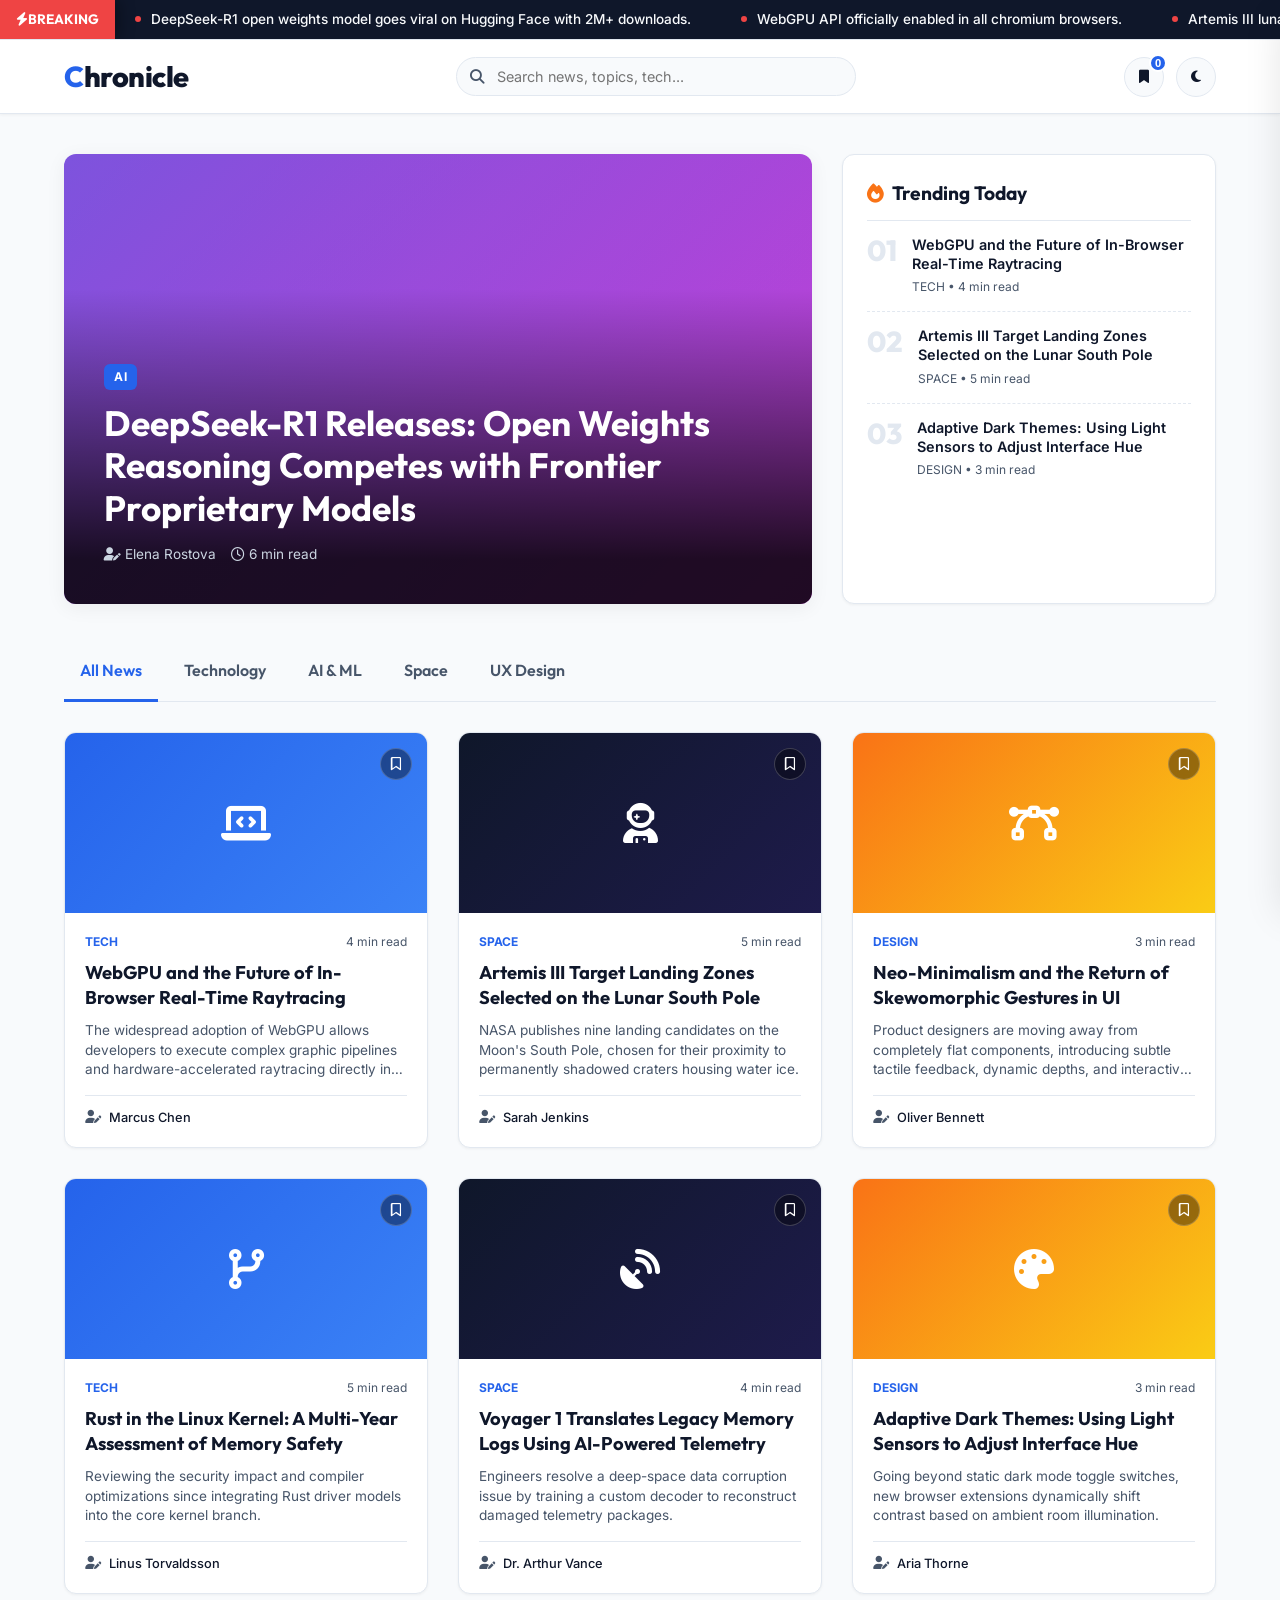
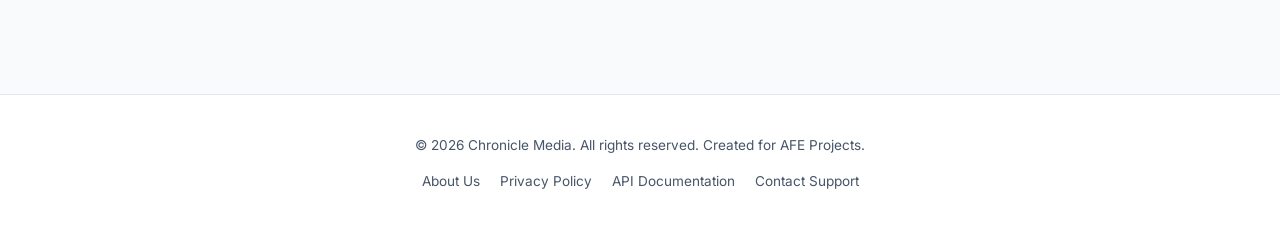
==== news/index.html @ f13aa492 "Initial commit of AFE projects: Portfolio, News Portal, HF Report, and Git Guide" ====
<!DOCTYPE html>
<html lang="en">
<head>
  <meta charset="UTF-8">
  <meta name="viewport" content="width=device-width, initial-scale=1.0">
  <title>Chronicle | Modern Tech & Science News Portal</title>
  <meta name="description" content="Chronicle is a modern tech and science news portal featuring real-time search, bookmarks, customizable themes, and live ticker updates.">
  <!-- Google Fonts -->
  <link rel="preconnect" href="https://fonts.googleapis.com">
  <link rel="preconnect" href="https://fonts.gstatic.com" crossorigin>
  <link href="https://fonts.googleapis.com/css2?family=Inter:wght@300;400;500;600;700&family=Outfit:wght@500;600;700;800&family=Fira+Code:wght@400;500&display=swap" rel="stylesheet">
  <!-- Icons -->
  <link rel="stylesheet" href="https://cdnjs.cloudflare.com/ajax/libs/font-awesome/6.4.0/css/all.min.css">
  <!-- Stylesheet -->
  <link rel="stylesheet" href="style.css">
</head>
<body class="theme-light">

  <!-- Live Simulation News Ticker Banner -->
  <div class="news-ticker">
    <div class="ticker-label"><i class="fa-solid fa-bolt"></i> Breaking</div>
    <div class="ticker-wrapper">
      <div id="ticker-content" class="ticker-content">
        <!-- Loaded dynamically via JS -->
      </div>
    </div>
  </div>

  <!-- Header -->
  <header id="news-header">
    <div class="container navbar">
      <a href="#" class="logo">
        <span class="logo-accent">C</span>hronicle
      </a>

      <!-- Search Bar -->
      <div class="search-box">
        <i class="fa-solid fa-magnifying-glass search-icon"></i>
        <input type="text" id="news-search" placeholder="Search news, topics, tech...">
      </div>

      <div class="header-actions">
        <!-- Bookmark Feed Button Toggle -->
        <button id="bookmark-toggle-btn" class="icon-btn" title="View Bookmarks" aria-label="Toggle Bookmarks">
          <i class="fa-solid fa-bookmark"></i>
          <span id="bookmark-count" class="badge-count">0</span>
        </button>

        <!-- Dark/Light Theme Button Toggle -->
        <button id="theme-toggle-btn" class="icon-btn" title="Toggle Light/Dark Mode" aria-label="Toggle Theme">
          <i class="fa-solid fa-moon"></i>
        </button>
      </div>
    </div>
  </header>

  <!-- News Dashboard Layout -->
  <main class="container main-layout">
    
    <!-- Top Row: Spotlight and Trending Stories -->
    <section class="spotlight-section">
      <div class="spotlight-grid">
        
        <!-- Hero Spotlight Card (Big featured story) -->
        <div id="hero-spotlight" class="spotlight-hero-card">
          <!-- Loaded dynamically via JS -->
        </div>

        <!-- Trending Sidebar -->
        <aside class="trending-sidebar">
          <h3 class="sidebar-title"><i class="fa-solid fa-fire text-orange"></i> Trending Today</h3>
          <div id="trending-list" class="trending-list">
            <!-- Loaded dynamically via JS -->
          </div>
        </aside>

      </div>
    </section>

    <!-- Main Section: Filters and Card Grid -->
    <section class="news-feed-section">
      <!-- Category Tabs Navigation -->
      <div class="feed-header">
        <div class="category-tabs">
          <button class="cat-tab active" data-category="all">All News</button>
          <button class="cat-tab" data-category="tech">Technology</button>
          <button class="cat-tab" data-category="ai">AI & ML</button>
          <button class="cat-tab" data-category="space">Space</button>
          <button class="cat-tab" data-category="design">UX Design</button>
        </div>
      </div>

      <!-- Main News Cards Grid -->
      <div id="news-grid" class="news-grid">
        <!-- Cards loaded dynamically via JS -->
      </div>
    </section>

  </main>

  <!-- Bookmarks Sidebar Overlay -->
  <div id="bookmarks-sidebar" class="bookmarks-sidebar">
    <div class="bookmarks-header">
      <h3><i class="fa-solid fa-bookmark"></i> Saved Stories</h3>
      <button id="bookmarks-close-btn" class="icon-btn" aria-label="Close"><i class="fa-solid fa-xmark"></i></button>
    </div>
    <div id="bookmarks-list" class="bookmarks-list">
      <!-- Bookmarked stories loaded dynamically -->
    </div>
  </div>

  <!-- Dynamic Article Detail Modal Overlay -->
  <div id="article-modal" class="modal-overlay">
    <div class="modal-card">
      <button id="modal-close-btn" class="modal-close-btn"><i class="fa-solid fa-xmark"></i></button>
      <div class="modal-image-wrapper">
        <div id="modal-img-placeholder" class="modal-img-placeholder">
          <!-- Styled CSS gradients loaded dynamically -->
        </div>
      </div>
      <div class="modal-content">
        <div class="modal-meta">
          <span id="modal-tag" class="modal-tag">Category</span>
          <span id="modal-read-time" class="modal-read-time">5 min read</span>
          <span id="modal-date" class="modal-date">Date</span>
        </div>
        <h2 id="modal-title" class="modal-title">Article Title</h2>
        <div class="modal-author-row">
          <div class="author-info">
            <div class="author-avatar"><i class="fa-solid fa-user-pen"></i></div>
            <div>
              <strong id="modal-author">Author Name</strong>
              <small>Chronicle Contributor</small>
            </div>
          </div>
          <button id="modal-bookmark-btn" class="btn btn-outline btn-sm"><i class="fa-regular fa-bookmark"></i> Save</button>
        </div>
        <div id="modal-body" class="modal-body">
          <!-- Article text goes here -->
        </div>
      </div>
    </div>
  </div>

  <!-- Footer -->
  <footer>
    <div class="container footer-content text-center">
      <p>&copy; 2026 Chronicle Media. All rights reserved. Created for AFE Projects.</p>
      <div class="footer-links">
        <a href="#">About Us</a>
        <a href="#">Privacy Policy</a>
        <a href="#">API Documentation</a>
        <a href="#">Contact Support</a>
      </div>
    </div>
  </footer>

  <script src="app.js"></script>
</body>
</html>
---- news/style.css ----
/* ==========================================================================
   DESIGN SYSTEM & THEME CONFIGURATION
   ========================================================================= */
:root {
  /* Fonts */
  --font-heading: 'Outfit', sans-serif;
  --font-body: 'Inter', sans-serif;
  --font-mono: 'Fira Code', monospace;

  /* Sizing */
  --radius-sm: 6px;
  --radius-md: 12px;
  --radius-lg: 20px;
  --radius-full: 9999px;

  /* Transitions */
  --transition-fast: 0.2s cubic-bezier(0.4, 0, 0.2, 1);
  --transition-normal: 0.3s cubic-bezier(0.4, 0, 0.2, 1);
  --transition-slow: 0.5s cubic-bezier(0.4, 0, 0.2, 1);

  /* Light Theme Colors (Default) */
  --bg-primary: #f8fafc;
  --bg-secondary: #ffffff;
  --border-color: #e2e8f0;
  --text-primary: #0f172a;
  --text-secondary: #475569;
  
  --color-accent: #2563eb; /* Cobalt Blue */
  --color-accent-rgb: 37, 99, 235;
  --color-accent-glow: rgba(37, 99, 235, 0.15);
  
  --shadow-sm: 0 1px 3px rgba(0,0,0,0.05);
  --shadow-md: 0 4px 20px rgba(0,0,0,0.06);
  --shadow-lg: 0 15px 35px rgba(0,0,0,0.1);
  
  --ticker-bg: #0f172a;
  --ticker-text: #f8fafc;
}

/* Dark Theme Overrides */
body.theme-dark {
  --bg-primary: #0b0f19;
  --bg-secondary: #131b2e;
  --border-color: #1e293b;
  --text-primary: #f8fafc;
  --text-secondary: #94a3b8;
  
  --color-accent: #3b82f6; /* Lighter Blue for contrast */
  --color-accent-rgb: 59, 130, 246;
  --color-accent-glow: rgba(59, 130, 246, 0.3);
  
  --shadow-sm: 0 1px 3px rgba(0,0,0,0.3);
  --shadow-md: 0 4px 20px rgba(0,0,0,0.4);
  --shadow-lg: 0 15px 35px rgba(0,0,0,0.5);

  --ticker-bg: #1e293b;
  --ticker-text: #f8fafc;
}

/* ==========================================================================
   RESET & LAYOUT
   ========================================================================== */
* {
  box-sizing: border-box;
  margin: 0;
  padding: 0;
}

body {
  font-family: var(--font-body);
  background-color: var(--bg-primary);
  color: var(--text-primary);
  line-height: 1.5;
  overflow-x: hidden;
  transition: background-color var(--transition-normal), color var(--transition-normal);
}

a {
  text-decoration: none;
  color: inherit;
}

.container {
  width: 90%;
  max-width: 1200px;
  margin: 0 auto;
}

.text-center { text-align: center; }
.hidden { display: none !important; }

/* Gradients for article placeholders (sexy look) */
.g-tech { background: linear-gradient(135deg, #2563eb, #3b82f6); }
.g-ai { background: linear-gradient(135deg, #8b5cf6, #d946ef); }
.g-space { background: linear-gradient(135deg, #0f172a, #1e1b4b); }
.g-design { background: linear-gradient(135deg, #f97316, #facc15); }

/* ==========================================================================
   BREAKING NEWS TICKER BANNER (RUNNING MARQUEE)
   ========================================================================== */
.news-ticker {
  background-color: var(--ticker-bg);
  color: var(--ticker-text);
  height: 40px;
  display: flex;
  align-items: center;
  font-size: 0.85rem;
  font-weight: 500;
  border-bottom: 1px solid var(--border-color);
  overflow: hidden;
  position: relative;
  z-index: 100;
}

.ticker-label {
  background-color: #ef4444;
  color: #fff;
  padding: 0 16px;
  height: 100%;
  display: flex;
  align-items: center;
  font-family: var(--font-heading);
  font-weight: 700;
  text-transform: uppercase;
  z-index: 10;
  box-shadow: 5px 0 15px rgba(0,0,0,0.3);
}

.ticker-wrapper {
  flex-grow: 1;
  overflow: hidden;
  display: flex;
  align-items: center;
}

.ticker-content {
  display: flex;
  white-space: nowrap;
  gap: 50px;
  padding-left: 20px;
  animation: marquee 25s infinite linear;
}

.ticker-item {
  display: inline-flex;
  align-items: center;
  gap: 10px;
}

.ticker-dot {
  width: 6px;
  height: 6px;
  background-color: #ef4444;
  border-radius: var(--radius-full);
}

@keyframes marquee {
  0% { transform: translate3d(0, 0, 0); }
  100% { transform: translate3d(-50%, 0, 0); }
}

/* ==========================================================================
   HEADER
   ========================================================================== */
#news-header {
  background-color: var(--bg-secondary);
  border-bottom: 1px solid var(--border-color);
  padding: 15px 0;
  position: sticky;
  top: 0;
  z-index: 90;
  box-shadow: var(--shadow-sm);
  transition: background-color var(--transition-normal);
}

.navbar {
  display: flex;
  align-items: center;
  justify-content: space-between;
  gap: 20px;
}

.logo {
  font-family: var(--font-heading);
  font-weight: 800;
  font-size: 1.8rem;
  letter-spacing: -0.5px;
}

.logo-accent {
  color: var(--color-accent);
}

/* Search bar styling */
.search-box {
  position: relative;
  width: 40%;
  max-width: 400px;
}

.search-icon {
  position: absolute;
  left: 14px;
  top: 50%;
  transform: translateY(-50%);
  color: var(--text-secondary);
  font-size: 0.9rem;
}

#news-search {
  width: 100%;
  background-color: var(--bg-primary);
  border: 1px solid var(--border-color);
  color: var(--text-primary);
  border-radius: var(--radius-full);
  padding: 10px 15px 10px 40px;
  font-family: var(--font-body);
  font-size: 0.9rem;
  outline: none;
  transition: all var(--transition-fast);
}

#news-search:focus {
  border-color: var(--color-accent);
  background-color: var(--bg-secondary);
  box-shadow: 0 0 0 3px var(--color-accent-glow);
}

/* Header buttons group */
.header-actions {
  display: flex;
  align-items: center;
  gap: 12px;
}

.icon-btn {
  background: var(--bg-primary);
  border: 1px solid var(--border-color);
  color: var(--text-primary);
  width: 40px;
  height: 40px;
  border-radius: var(--radius-full);
  display: flex;
  align-items: center;
  justify-content: center;
  cursor: pointer;
  position: relative;
  transition: all var(--transition-fast);
}

.icon-btn:hover {
  background-color: var(--border-color);
  border-color: var(--text-secondary);
}

.badge-count {
  position: absolute;
  top: -4px;
  right: -4px;
  background-color: var(--color-accent);
  color: #fff;
  font-size: 0.7rem;
  font-weight: 700;
  width: 18px;
  height: 18px;
  border-radius: var(--radius-full);
  display: flex;
  align-items: center;
  justify-content: center;
  border: 2px solid var(--bg-secondary);
}

/* ==========================================================================
   BUTTONS
   ========================================================================== */
.btn {
  display: inline-flex;
  align-items: center;
  gap: 8px;
  padding: 8px 18px;
  border-radius: var(--radius-full);
  font-family: var(--font-heading);
  font-weight: 600;
  font-size: 0.85rem;
  cursor: pointer;
  transition: all var(--transition-fast);
}

.btn-outline {
  background: transparent;
  color: var(--text-primary);
  border: 1px solid var(--border-color);
}

.btn-outline:hover {
  background-color: var(--border-color);
  border-color: var(--text-primary);
}

.btn-sm {
  padding: 6px 12px;
  font-size: 0.8rem;
}

/* ==========================================================================
   NEWS LAYOUT SYSTEM
   ========================================================================== */
.main-layout {
  padding: 40px 0;
}

/* Spotlight layout grid */
.spotlight-section {
  margin-bottom: 50px;
}

.spotlight-grid {
  display: grid;
  grid-template-columns: 2fr 1fr;
  gap: 30px;
}

/* Hero card styling */
.spotlight-hero-card {
  position: relative;
  height: 450px;
  border-radius: var(--radius-md);
  overflow: hidden;
  display: flex;
  align-items: flex-end;
  color: #fff;
  cursor: pointer;
  box-shadow: var(--shadow-md);
}

.hero-overlay {
  position: absolute;
  top: 0;
  left: 0;
  width: 100%;
  height: 100%;
  background: linear-gradient(180deg, rgba(0,0,0,0.1) 30%, rgba(0,0,0,0.85) 90%);
  z-index: 1;
}

.hero-bg {
  position: absolute;
  width: 100%;
  height: 100%;
  top: 0;
  left: 0;
  z-index: 0;
  transition: transform var(--transition-slow);
}

.spotlight-hero-card:hover .hero-bg {
  transform: scale(1.03);
}

.hero-content {
  position: relative;
  z-index: 2;
  padding: 40px;
  max-width: 800px;
}

.card-tag {
  background-color: var(--color-accent);
  color: #fff;
  font-size: 0.75rem;
  font-weight: 700;
  text-transform: uppercase;
  letter-spacing: 0.5px;
  padding: 4px 10px;
  border-radius: var(--radius-sm);
  display: inline-block;
  margin-bottom: 12px;
}

.hero-content h2 {
  font-family: var(--font-heading);
  font-size: 2.2rem;
  font-weight: 700;
  line-height: 1.2;
  margin-bottom: 15px;
}

.hero-meta {
  display: flex;
  gap: 15px;
  font-size: 0.85rem;
  color: #cbd5e1;
}

/* Trending Sidebar layout */
.trending-sidebar {
  background-color: var(--bg-secondary);
  border: 1px solid var(--border-color);
  border-radius: var(--radius-md);
  padding: 24px;
  box-shadow: var(--shadow-sm);
  display: flex;
  flex-direction: column;
  height: 450px;
  overflow-y: auto;
}

.sidebar-title {
  font-family: var(--font-heading);
  font-size: 1.2rem;
  font-weight: 700;
  border-bottom: 1px solid var(--border-color);
  padding-bottom: 12px;
  margin-bottom: 15px;
  display: flex;
  align-items: center;
  gap: 8px;
}

.text-orange { color: #f97316; }

.trending-list {
  display: flex;
  flex-direction: column;
  gap: 15px;
}

.trending-item {
  display: flex;
  gap: 15px;
  cursor: pointer;
  padding-bottom: 15px;
  border-bottom: 1px dashed var(--border-color);
  transition: transform var(--transition-fast);
}

.trending-item:last-child {
  border-bottom: none;
  padding-bottom: 0;
}

.trending-item:hover {
  transform: translateX(4px);
}

.trend-number {
  font-family: var(--font-heading);
  font-size: 1.8rem;
  font-weight: 800;
  color: var(--border-color);
  line-height: 1;
}

.trending-item:hover .trend-number {
  color: var(--color-accent);
}

.trend-info h4 {
  font-size: 0.9rem;
  font-weight: 600;
  line-height: 1.3;
  margin-bottom: 5px;
}

.trend-meta {
  font-size: 0.75rem;
  color: var(--text-secondary);
}

/* Main news card feed layout */
.news-feed-section {
  margin-top: 40px;
}

.feed-header {
  border-bottom: 1px solid var(--border-color);
  padding-bottom: 15px;
  margin-bottom: 30px;
}

.category-tabs {
  display: flex;
  gap: 10px;
}

.cat-tab {
  background: transparent;
  border: none;
  font-family: var(--font-heading);
  font-weight: 600;
  font-size: 1rem;
  color: var(--text-secondary);
  padding: 6px 16px;
  cursor: pointer;
  position: relative;
  transition: color var(--transition-fast);
}

.cat-tab:hover, .cat-tab.active {
  color: var(--color-accent);
}

.cat-tab::after {
  content: '';
  position: absolute;
  bottom: -16px;
  left: 0;
  width: 0;
  height: 3px;
  background-color: var(--color-accent);
  transition: width var(--transition-fast);
}

.cat-tab.active::after {
  width: 100%;
}

/* Card grids */
.news-grid {
  display: grid;
  grid-template-columns: repeat(3, 1fr);
  gap: 30px;
}

.news-card {
  background-color: var(--bg-secondary);
  border: 1px solid var(--border-color);
  border-radius: var(--radius-md);
  overflow: hidden;
  box-shadow: var(--shadow-sm);
  display: flex;
  flex-direction: column;
  height: 100%;
  cursor: pointer;
  transition: transform var(--transition-fast), box-shadow var(--transition-fast), border-color var(--transition-fast);
}

.news-card:hover {
  transform: translateY(-5px);
  box-shadow: var(--shadow-md);
  border-color: rgba(var(--color-accent-rgb), 0.3);
}

.card-image-wrapper {
  position: relative;
  height: 180px;
  overflow: hidden;
}

.card-image-placeholder {
  width: 100%;
  height: 100%;
  display: flex;
  align-items: center;
  justify-content: center;
  font-size: 2.5rem;
  color: #fff;
  transition: transform var(--transition-slow);
}

.news-card:hover .card-image-placeholder {
  transform: scale(1.05);
}

.card-bookmark-btn {
  position: absolute;
  top: 15px;
  right: 15px;
  background-color: rgba(0, 0, 0, 0.4);
  backdrop-filter: blur(5px);
  -webkit-backdrop-filter: blur(5px);
  border: 1px solid rgba(255,255,255,0.2);
  color: #fff;
  width: 32px;
  height: 32px;
  border-radius: var(--radius-full);
  display: flex;
  align-items: center;
  justify-content: center;
  cursor: pointer;
  z-index: 10;
  transition: all var(--transition-fast);
}

.card-bookmark-btn:hover {
  background-color: var(--color-accent);
  border-color: var(--color-accent);
  transform: scale(1.1);
}

.card-bookmark-btn.active {
  background-color: var(--color-accent);
  border-color: var(--color-accent);
  color: #fff;
}

.card-info {
  padding: 20px;
  display: flex;
  flex-direction: column;
  flex-grow: 1;
}

.card-meta {
  display: flex;
  justify-content: space-between;
  font-size: 0.75rem;
  color: var(--text-secondary);
  margin-bottom: 10px;
}

.card-info h3 {
  font-family: var(--font-heading);
  font-size: 1.15rem;
  font-weight: 700;
  line-height: 1.35;
  margin-bottom: 10px;
  /* limit to 2 lines */
  display: -webkit-box;
  -webkit-line-clamp: 2;
  -webkit-box-orient: vertical;
  overflow: hidden;
}

.card-info p {
  color: var(--text-secondary);
  font-size: 0.85rem;
  line-height: 1.45;
  margin-bottom: 15px;
  flex-grow: 1;
  /* limit to 3 lines */
  display: -webkit-box;
  -webkit-line-clamp: 3;
  -webkit-box-orient: vertical;
  overflow: hidden;
}

.card-author {
  font-size: 0.8rem;
  font-weight: 500;
  color: var(--text-primary);
  border-top: 1px solid var(--border-color);
  padding-top: 12px;
  display: flex;
  align-items: center;
  gap: 8px;
}

.card-author i {
  color: var(--text-secondary);
}

/* ==========================================================================
   BOOKMARKS SIDEBAR OVERLAY
   ========================================================================== */
.bookmarks-sidebar {
  position: fixed;
  top: 0;
  right: -350px;
  width: 350px;
  height: 100vh;
  background-color: var(--bg-secondary);
  border-left: 1px solid var(--border-color);
  z-index: 200;
  padding: 30px 20px;
  box-shadow: var(--shadow-lg);
  display: flex;
  flex-direction: column;
  transition: right var(--transition-normal) cubic-bezier(0.4, 0, 0.2, 1);
}

.bookmarks-sidebar.open {
  right: 0;
}

.bookmarks-header {
  display: flex;
  align-items: center;
  justify-content: space-between;
  border-bottom: 1px solid var(--border-color);
  padding-bottom: 15px;
  margin-bottom: 20px;
}

.bookmarks-header h3 {
  font-family: var(--font-heading);
  font-size: 1.25rem;
  display: flex;
  align-items: center;
  gap: 8px;
}

.bookmarks-list {
  flex-grow: 1;
  overflow-y: auto;
  display: flex;
  flex-direction: column;
  gap: 15px;
}

.bookmark-item {
  display: flex;
  align-items: center;
  gap: 12px;
  padding: 10px;
  border: 1px solid var(--border-color);
  border-radius: var(--radius-sm);
  cursor: pointer;
  transition: border-color var(--transition-fast);
}

.bookmark-item:hover {
  border-color: var(--color-accent);
}

.bookmark-thumb {
  width: 50px;
  height: 50px;
  border-radius: var(--radius-sm);
  display: flex;
  align-items: center;
  justify-content: center;
  font-size: 1.2rem;
  color: #fff;
  flex-shrink: 0;
}

.bookmark-details {
  flex-grow: 1;
  min-width: 0;
}

.bookmark-details h4 {
  font-size: 0.85rem;
  font-weight: 600;
  line-height: 1.2;
  margin-bottom: 4px;
  white-space: nowrap;
  overflow: hidden;
  text-overflow: ellipsis;
}

.bookmark-details span {
  font-size: 0.75rem;
  color: var(--text-secondary);
}

.bookmark-delete-btn {
  background: transparent;
  border: none;
  color: var(--text-secondary);
  cursor: pointer;
  padding: 5px;
}

.bookmark-delete-btn:hover {
  color: #ef4444;
}

/* ==========================================================================
   DYNAMIC ARTICLE DETAIL MODAL
   ========================================================================== */
.modal-overlay {
  position: fixed;
  top: 0;
  left: 0;
  width: 100vw;
  height: 100vh;
  background-color: rgba(9, 15, 25, 0.6);
  backdrop-filter: blur(8px);
  -webkit-backdrop-filter: blur(8px);
  z-index: 500;
  display: flex;
  align-items: center;
  justify-content: center;
  opacity: 0;
  pointer-events: none;
  transition: opacity var(--transition-normal);
}

.modal-overlay.open {
  opacity: 1;
  pointer-events: all;
}

.modal-card {
  background-color: var(--bg-secondary);
  border: 1px solid var(--border-color);
  width: 90%;
  max-width: 800px;
  max-height: 85vh;
  border-radius: var(--radius-lg);
  overflow-y: auto;
  position: relative;
  box-shadow: var(--shadow-lg);
  transform: translateY(30px) scale(0.95);
  transition: transform var(--transition-normal);
}

.modal-overlay.open .modal-card {
  transform: translateY(0) scale(1);
}

.modal-close-btn {
  position: absolute;
  top: 15px;
  right: 15px;
  background-color: rgba(0, 0, 0, 0.4);
  backdrop-filter: blur(5px);
  -webkit-backdrop-filter: blur(5px);
  border: 1px solid rgba(255,255,255,0.2);
  color: #fff;
  width: 36px;
  height: 36px;
  border-radius: var(--radius-full);
  display: flex;
  align-items: center;
  justify-content: center;
  cursor: pointer;
  z-index: 20;
  transition: all var(--transition-fast);
}

.modal-close-btn:hover {
  background-color: #ef4444;
  border-color: #ef4444;
  transform: scale(1.05);
}

.modal-image-wrapper {
  height: 250px;
  width: 100%;
}

.modal-img-placeholder {
  width: 100%;
  height: 100%;
  display: flex;
  align-items: center;
  justify-content: center;
  font-size: 4rem;
  color: #fff;
}

.modal-content {
  padding: 40px;
}

.modal-meta {
  display: flex;
  align-items: center;
  gap: 15px;
  font-size: 0.8rem;
  color: var(--text-secondary);
  margin-bottom: 15px;
}

.modal-tag {
  background-color: var(--border-color);
  color: var(--text-primary);
  font-weight: 700;
  text-transform: uppercase;
  padding: 3px 8px;
  border-radius: 4px;
}

.modal-title {
  font-family: var(--font-heading);
  font-size: 2rem;
  font-weight: 700;
  line-height: 1.25;
  margin-bottom: 25px;
}

.modal-author-row {
  display: flex;
  align-items: center;
  justify-content: space-between;
  border-bottom: 1px solid var(--border-color);
  padding-bottom: 20px;
  margin-bottom: 25px;
}

.author-info {
  display: flex;
  align-items: center;
  gap: 12px;
}

.author-avatar {
  background: var(--border-color);
  width: 40px;
  height: 40px;
  border-radius: var(--radius-full);
  display: flex;
  align-items: center;
  justify-content: center;
  font-size: 1.1rem;
  color: var(--text-secondary);
}

.author-info strong {
  display: block;
  font-size: 0.9rem;
}

.author-info small {
  color: var(--text-secondary);
  font-size: 0.75rem;
}

.modal-body {
  font-size: 1.05rem;
  line-height: 1.65;
  color: var(--text-primary);
}

.modal-body p {
  margin-bottom: 20px;
}

.modal-body p:first-of-type {
  font-size: 1.2rem;
  font-weight: 500;
  line-height: 1.55;
  color: var(--text-primary);
}

/* ==========================================================================
   FOOTER
   ========================================================================== */
footer {
  background-color: var(--bg-secondary);
  border-top: 1px solid var(--border-color);
  padding: 40px 0;
  margin-top: 60px;
  transition: background-color var(--transition-normal);
}

.footer-content {
  display: flex;
  flex-direction: column;
  align-items: center;
  gap: 15px;
}

.footer-content p {
  color: var(--text-secondary);
  font-size: 0.85rem;
}

.footer-links {
  display: flex;
  gap: 20px;
  font-size: 0.85rem;
  color: var(--text-secondary);
}

.footer-links a:hover {
  color: var(--color-accent);
}

/* ==========================================================================
   MEDIA QUERIES (RESPONSIVE)
   ========================================================================== */
@media (max-width: 992px) {
  .spotlight-grid {
    grid-template-columns: 1fr;
  }
  
  .trending-sidebar {
    height: auto;
    max-height: 350px;
  }
  
  .news-grid {
    grid-template-columns: 1fr 1fr;
  }
}

@media (max-width: 768px) {
  #news-header {
    padding: 10px 0;
  }
  
  .navbar {
    flex-wrap: wrap;
  }
  
  .search-box {
    width: 100%;
    order: 3;
    max-width: none;
  }
  
  .hero-content {
    padding: 20px;
  }
  
  .hero-content h2 {
    font-size: 1.6rem;
  }
  
  .news-grid {
    grid-template-columns: 1fr;
  }
  
  .modal-content {
    padding: 20px;
  }
  
  .modal-title {
    font-size: 1.5rem;
  }
  
  .bookmarks-sidebar {
    width: 100vw;
    right: -100vw;
  }
}
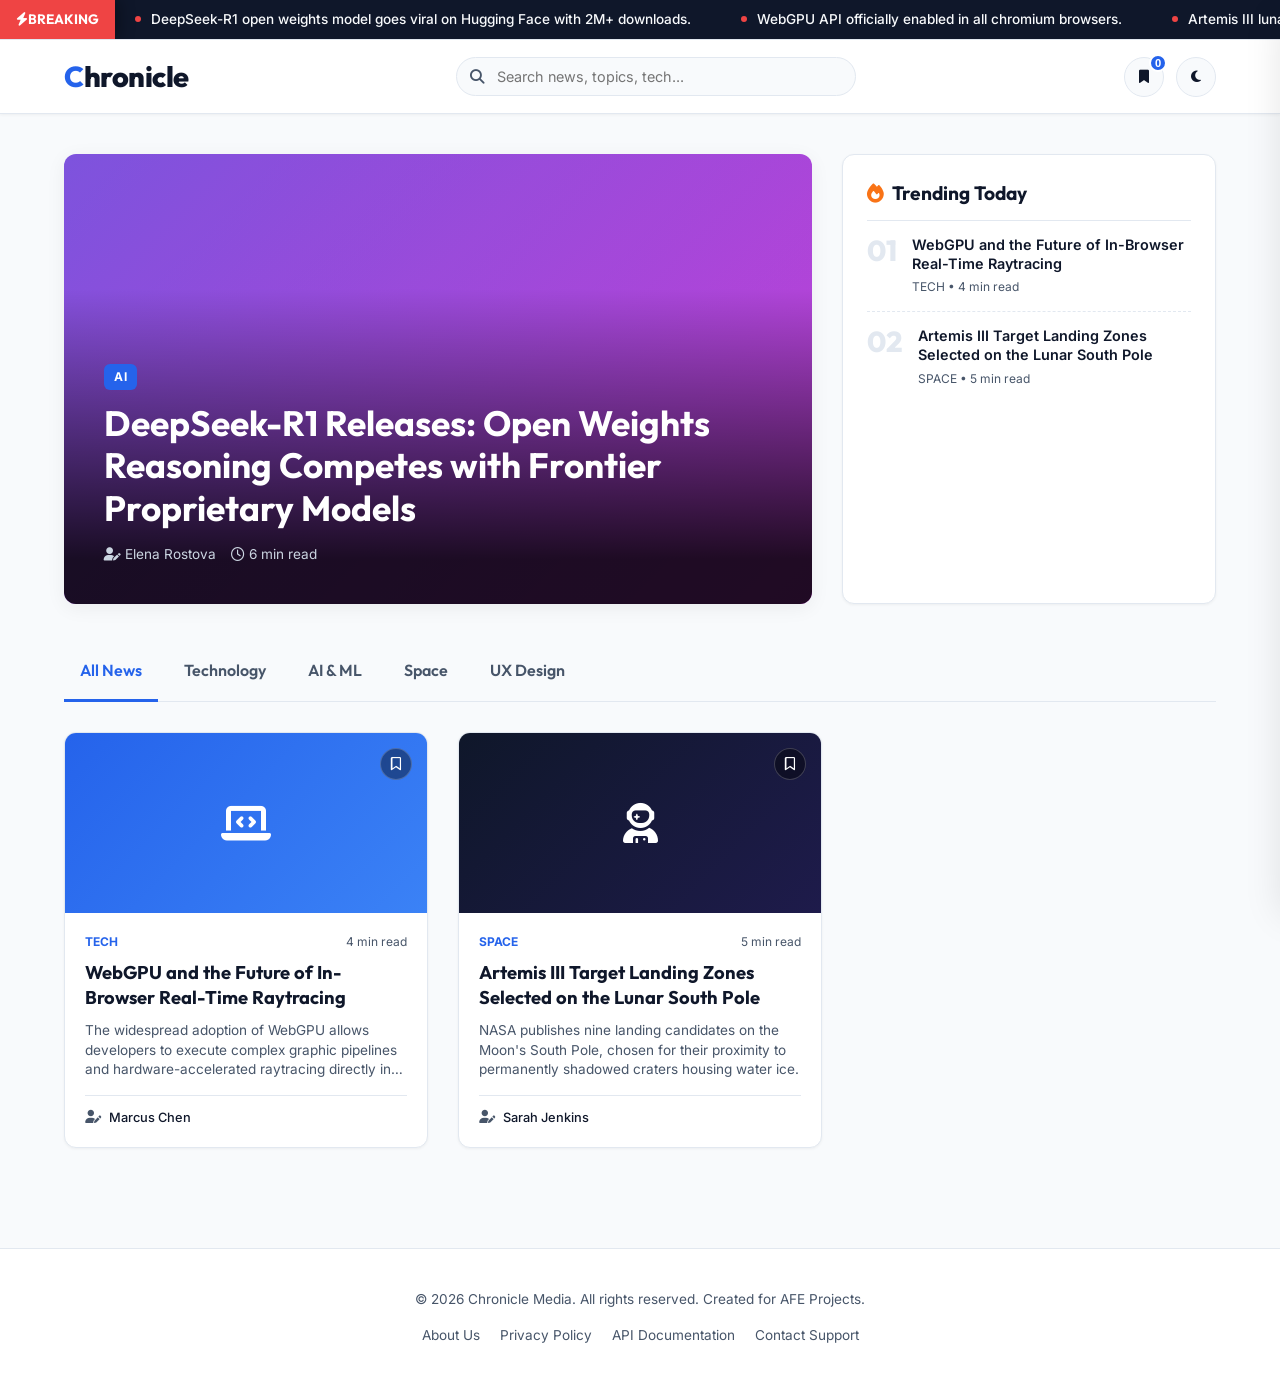
==== commit 905e8ef5: "Force reload app.js by adding cache buster v=2.0" ====
--- a/news/index.html
+++ b/news/index.html
@@ -155,6 +155,6 @@
     </div>
   </footer>
 
-  <script src="app.js"></script>
+  <script src="app.js?v=2.0"></script>
 </body>
 </html>
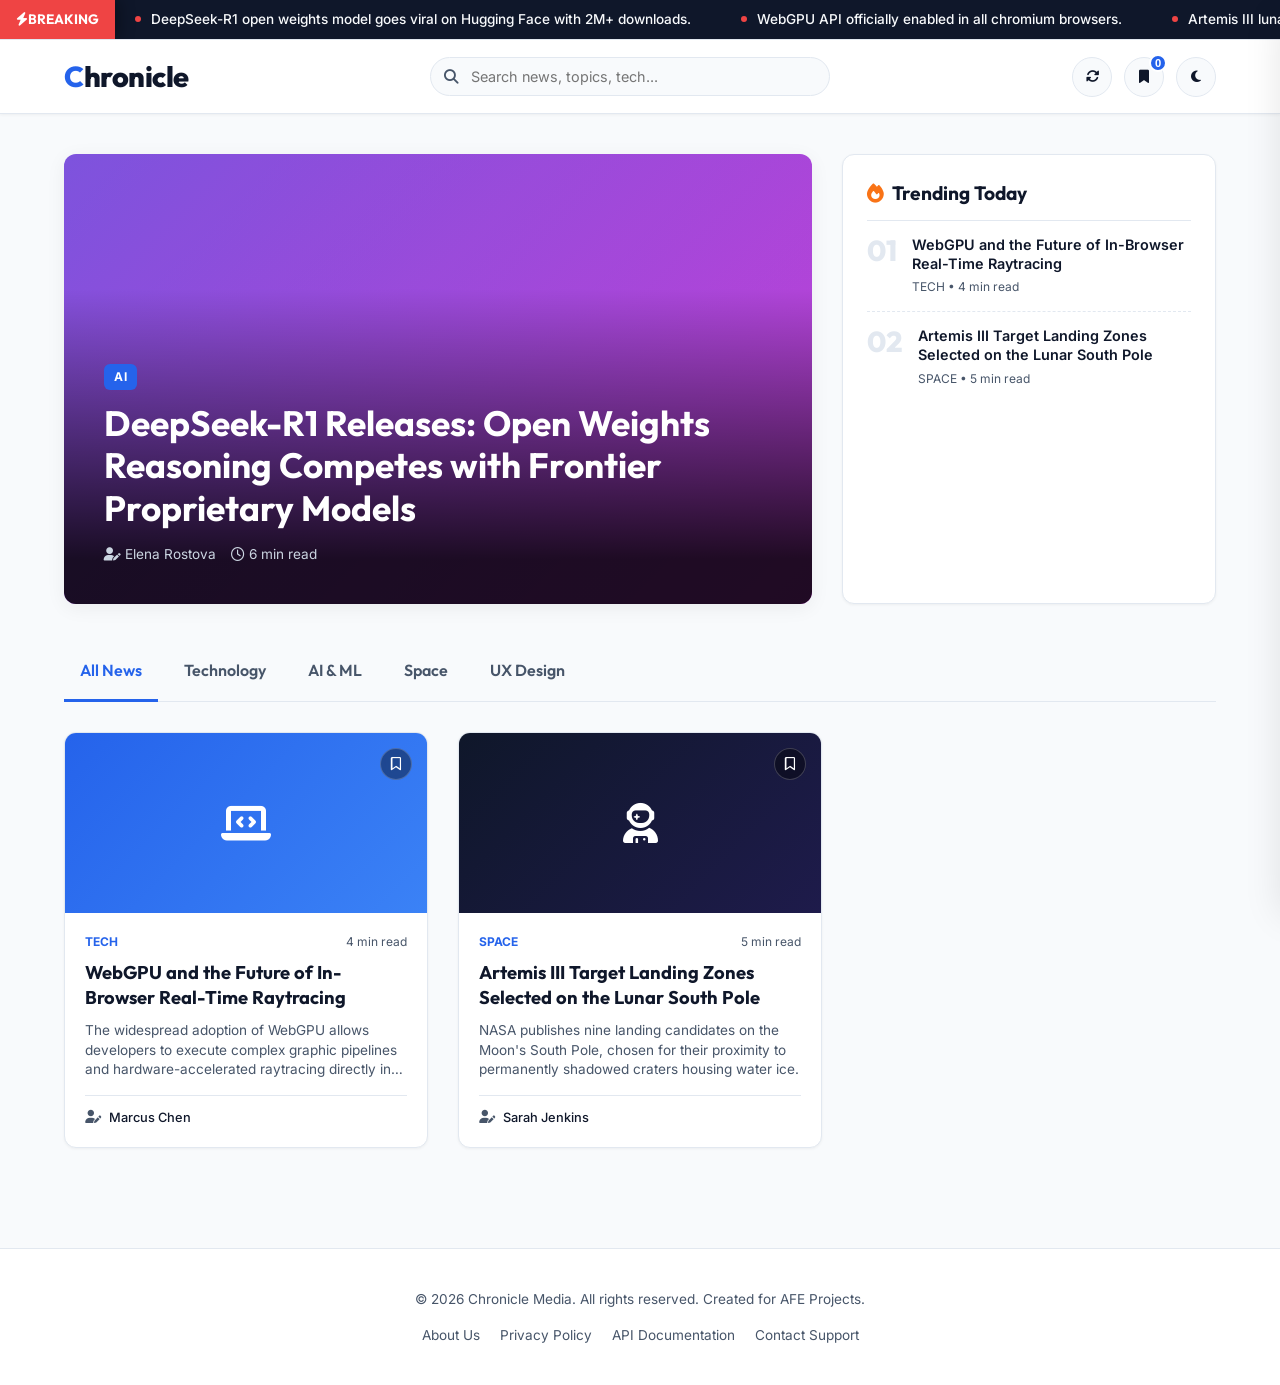
==== commit 6bd18ef2: "Add live refresh button with spin animation and green success flash" ====
--- a/news/index.html
+++ b/news/index.html
@@ -40,6 +40,11 @@
       </div>
 
       <div class="header-actions">
+        <!-- Live Refresh Button -->
+        <button id="refresh-news-btn" class="icon-btn" title="Refresh Live News" aria-label="Refresh News">
+          <i class="fa-solid fa-rotate"></i>
+        </button>
+
         <!-- Bookmark Feed Button Toggle -->
         <button id="bookmark-toggle-btn" class="icon-btn" title="View Bookmarks" aria-label="Toggle Bookmarks">
           <i class="fa-solid fa-bookmark"></i>
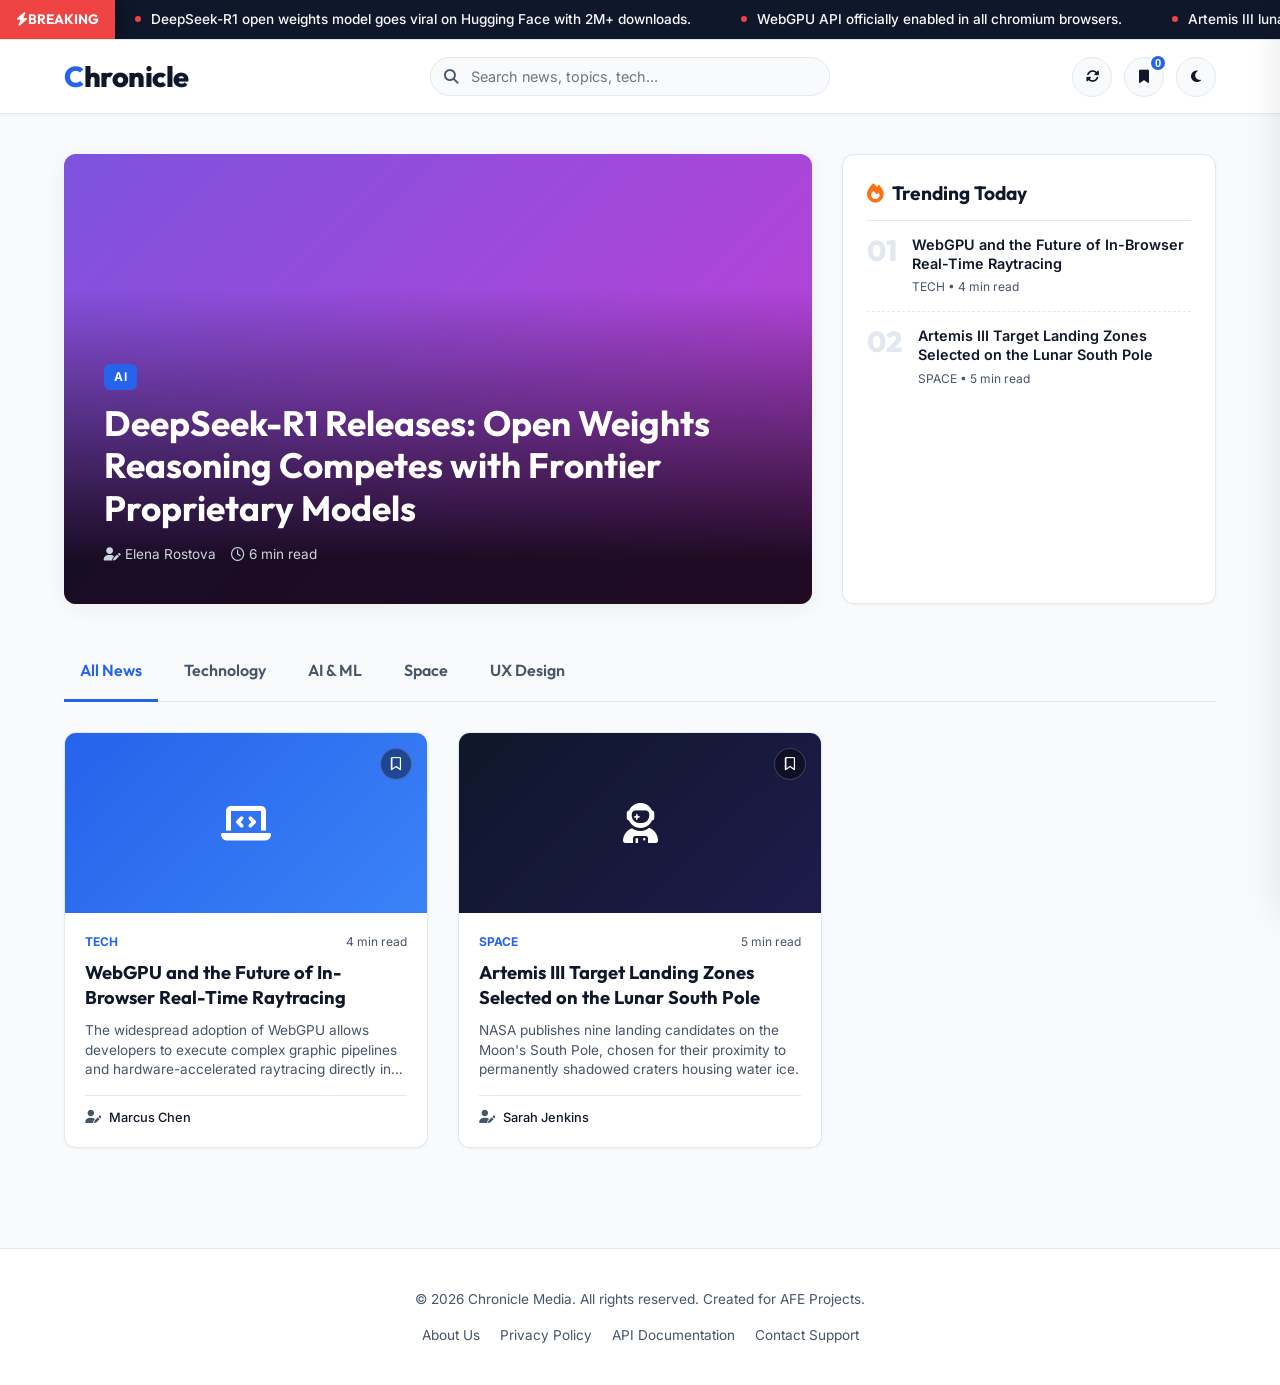
==== commit e51ee595: "Fix news site stuck loading spinner by loading fallback instantly and background fetching" ====
--- a/news/index.html
+++ b/news/index.html
@@ -160,6 +160,6 @@
     </div>
   </footer>
 
-  <script src="app.js?v=2.0"></script>
+  <script src="app.js?v=5.0"></script>
 </body>
 </html>
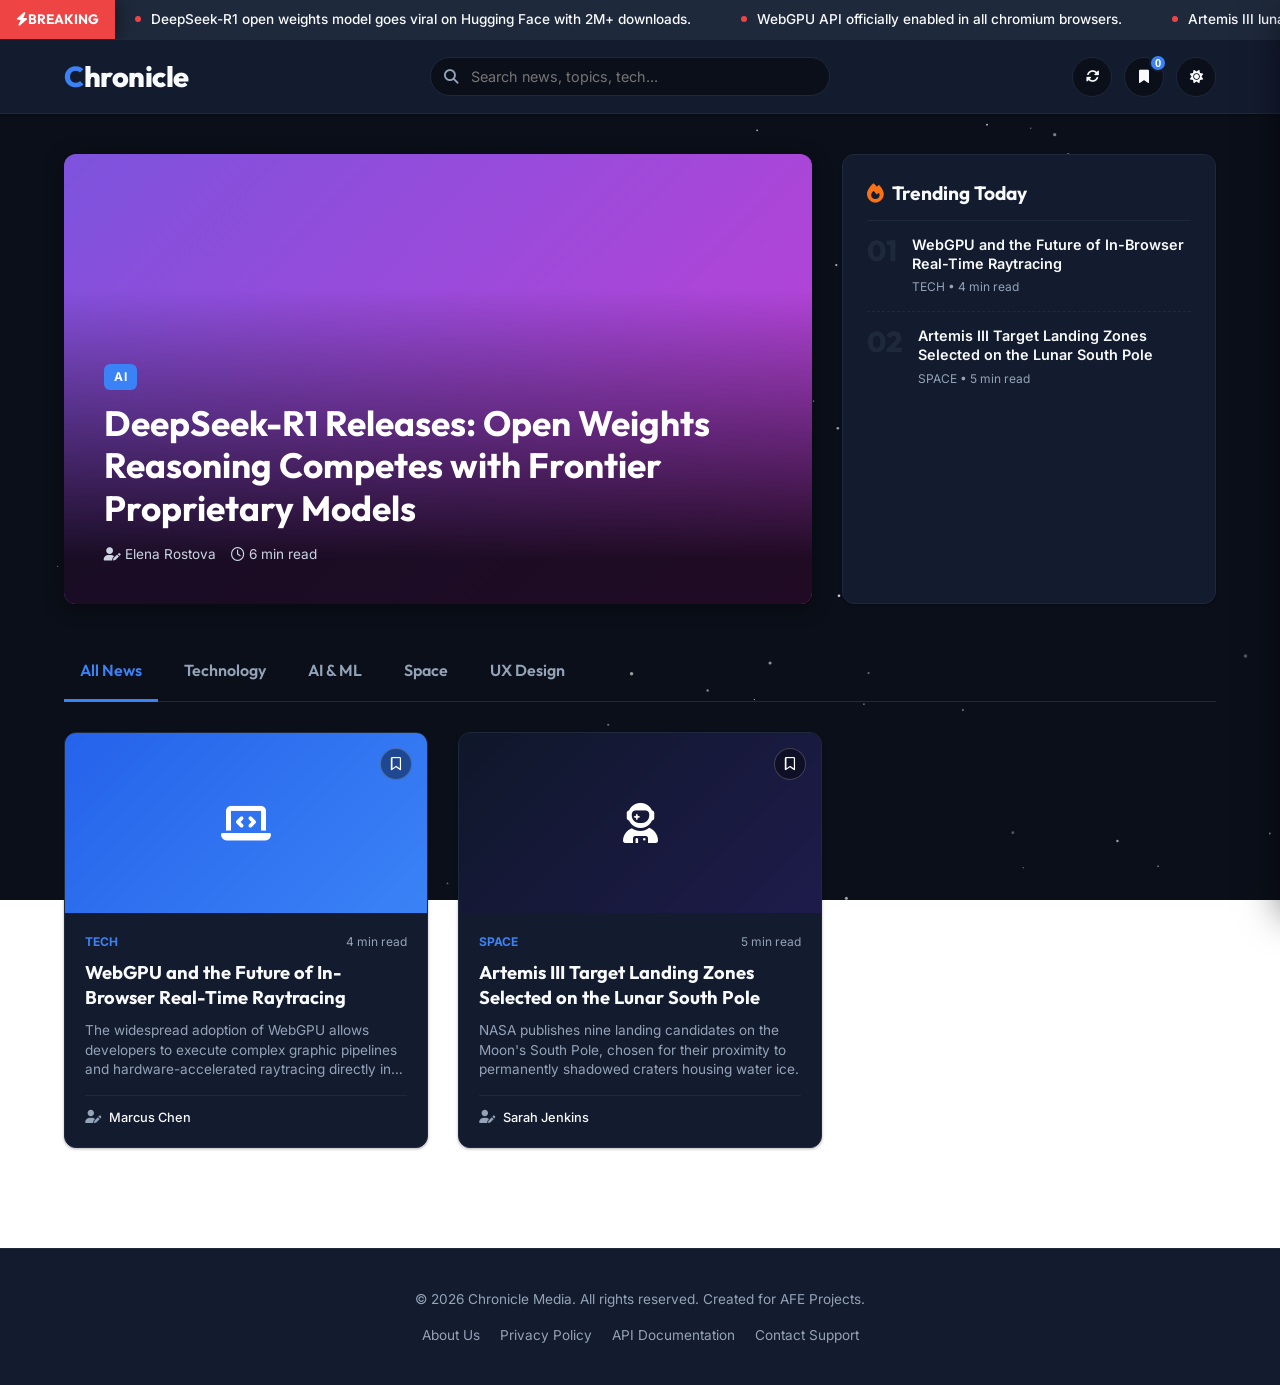
==== commit 752ea1f2: "Configure master Web3 dashboard with 3D canvas stars & comets background, interactive 3D parallax ti" ====
--- a/news/index.html
+++ b/news/index.html
@@ -14,7 +14,7 @@
   <!-- Stylesheet -->
   <link rel="stylesheet" href="style.css">
 </head>
-<body class="theme-light">
+<body class="theme-dark">
 
   <!-- Live Simulation News Ticker Banner -->
   <div class="news-ticker">
--- a/news/style.css
+++ b/news/style.css
@@ -68,7 +68,7 @@
 
 body {
   font-family: var(--font-body);
-  background-color: var(--bg-primary);
+  background-color: transparent;
   color: var(--text-primary);
   line-height: 1.5;
   overflow-x: hidden;
@@ -1018,3 +1018,16 @@
     right: -100vw;
   }
 }
+
+/* Comet Canvas Background */
+#comet-canvas {
+  position: fixed;
+  top: 0;
+  left: 0;
+  width: 100vw;
+  height: 100vh;
+  z-index: -2;
+  pointer-events: none;
+  background-color: var(--bg-primary);
+  transition: background-color var(--transition-normal);
+}
